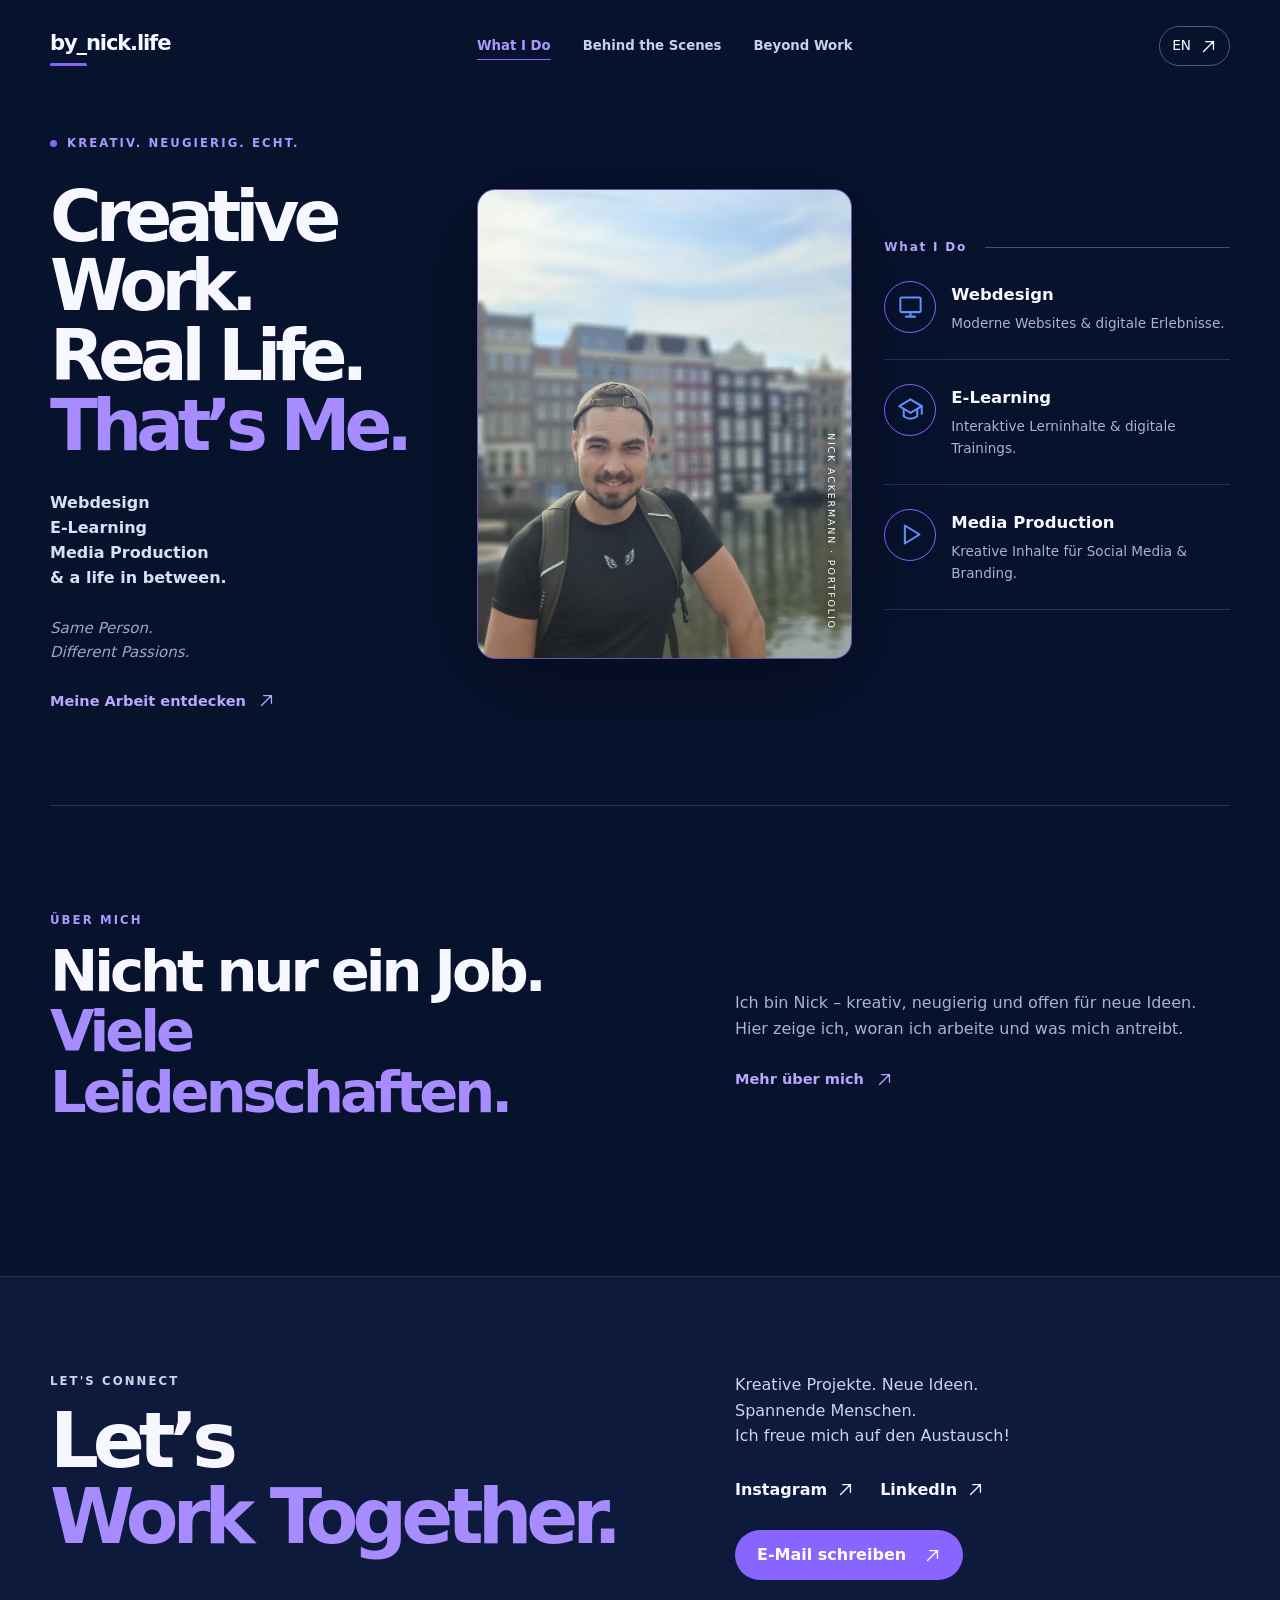
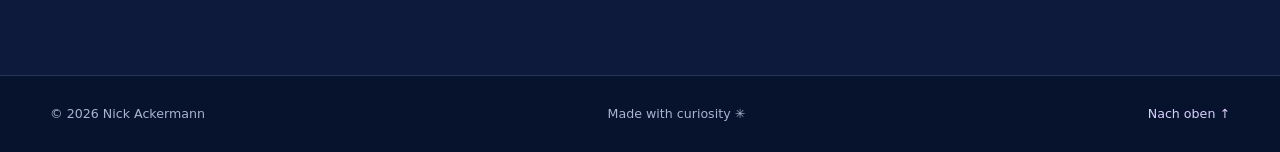
==== index.html @ 694dd7b6 "Add files via upload" ====
<!doctype html>
<html lang="de">
<head>
<meta charset="utf-8">
<meta name="viewport" content="width=device-width, initial-scale=1">
<meta name="theme-color" content="#07122d">
<meta name="description" content="Nick Ackermann – Webdesign, E-Learning und Media Production.">
<title>What I Do | by_nick.life</title>
<link rel="stylesheet" href="./styles.css">
<script src="./script.js" defer></script>
</head>
<body id="top" data-page="home">
<a class="skip-link" href="#main" data-i18n="skip">Zum Inhalt springen</a>
<header class="site-header container">
  <a class="brand" href="./index.html">by_nick.life<span class="brand-line"></span></a>
  <nav class="nav" id="primary-nav" aria-label="Hauptnavigation"><a href="./index.html" data-i18n="whatIDo" aria-current="page">What I Do</a>
<a href="./work.html" data-i18n="behind">Behind the Scenes</a>
<a href="./life.html" data-i18n="beyond">Beyond Work</a></nav>
  <div class="header-actions">
    <button id="language-toggle" class="language-toggle" type="button" aria-label="Switch language"><span id="language-label">EN</span><svg class="ui-arrow" viewBox="0 0 24 24" aria-hidden="true"><path d="M5 19 19 5 M8 5h11v11"/></svg></button>
    <button id="menu-toggle" class="menu-toggle" type="button" aria-label="Menü öffnen" aria-expanded="false" aria-controls="primary-nav"><span></span><span></span><span></span></button>
  </div>
</header>
<main id="main">
<section class="hero container">
  <div class="hero-copy">
    <p class="eyebrow"><span class="eyebrow-dot"></span><span data-i18n="eyebrow">Kreativ. Neugierig. Echt.</span></p>
    <h1>Creative<br>Work.<br>Real Life.<br><span>That’s Me.</span></h1>
    <p class="hero-sub" data-i18n-html="heroSub">Webdesign<br>E-Learning<br>Media Production<br>&amp; a life in between.</p>
    <p class="hero-italic" data-i18n-html="heroItalic">Same Person.<br>Different Passions.</p>
    <a class="text-link" href="./work.html"><span data-i18n="seeWork">Meine Arbeit entdecken</span><svg class="ui-arrow" viewBox="0 0 24 24" aria-hidden="true"><path d="M5 19 19 5 M8 5h11v11"/></svg></a>
  </div>
  <div class="hero-visual">
    <img src="./portrait.webp" alt="Nick Ackermann in Amsterdam" fetchpriority="high">
    <div class="vertical-caption">NICK ACKERMANN · PORTFOLIO</div>
  </div>
  <aside class="services-panel">
    <div class="panel-heading"><span data-i18n="whatIDo">WHAT I DO</span><span class="heading-line"></span></div>
    <div class="service"><div class="service-icon"><svg viewBox="0 0 24 24" aria-hidden="true"><rect x="3" y="4" width="18" height="13" rx="1"/><path d="M8 21h8M12 17v4"/></svg></div><div><h2>Webdesign</h2><p data-i18n="webDescription">Moderne Websites &amp; digitale Erlebnisse.</p></div></div>
    <div class="service"><div class="service-icon"><svg viewBox="0 0 24 24" aria-hidden="true"><path d="M2 9l10-6 10 6-10 6L2 9Z"/><path d="M6 12v6c4 3 8 3 12 0v-6"/><path d="M22 9v7"/></svg></div><div><h2>E-Learning</h2><p data-i18n="learningDescription">Interaktive Lerninhalte &amp; digitale Trainings.</p></div></div>
    <div class="service"><div class="service-icon"><svg viewBox="0 0 24 24" aria-hidden="true"><path d="M7 4l13 8-13 8V4Z"/></svg></div><div><h2>Media Production</h2><p data-i18n="mediaDescription">Kreative Inhalte für Social Media &amp; Branding.</p></div></div>
  </aside>
</section>
<section class="container intro-section">
 <div><p class="eyebrow" data-i18n="aboutLabel">ÜBER MICH</p><h2 data-i18n-html="aboutTitle">Nicht nur ein Job.<br><span>Viele Leidenschaften.</span></h2></div>
 <div><p data-i18n="aboutBody">Ich bin Nick – kreativ, neugierig und offen für neue Ideen. Hier zeige ich, woran ich arbeite und was mich antreibt.</p><a class="text-link" href="./life.html"><span data-i18n="discoverLife">Mehr über mich</span><svg class="ui-arrow" viewBox="0 0 24 24" aria-hidden="true"><path d="M5 19 19 5 M8 5h11v11"/></svg></a></div>
</section>
<section class="contact-section" id="contact"><div class="container contact-inner">
 <div><p class="eyebrow">LET'S CONNECT</p><h2>Let’s<br><span>Work Together.</span></h2></div>
 <div><p data-i18n-html="contactText">Kreative Projekte. Neue Ideen.<br>Spannende Menschen.<br>Ich freue mich auf den Austausch!</p>
 <div class="social-links"><a href="https://www.instagram.com/by_nick.life/" target="_blank" rel="noopener noreferrer">Instagram <svg class="ui-arrow" viewBox="0 0 24 24" aria-hidden="true"><path d="M5 19 19 5 M8 5h11v11"/></svg></a><a href="https://www.linkedin.com/in/nick-ackermann-9041481a7/" target="_blank" rel="noopener noreferrer">LinkedIn <svg class="ui-arrow" viewBox="0 0 24 24" aria-hidden="true"><path d="M5 19 19 5 M8 5h11v11"/></svg></a></div>
 <a class="contact-button" href="mailto:nick.ackermann@gmail.com"><span data-i18n="dmMe">DM me</span><svg class="ui-arrow" viewBox="0 0 24 24" aria-hidden="true"><path d="M5 19 19 5 M8 5h11v11"/></svg></a></div>
</div></section></main>
<footer class="footer container"><span>© <span id="year"></span> Nick Ackermann</span><span data-i18n="footer">Made with curiosity ✳</span><a href="#top"><span data-i18n="backTop">Nach oben</span> ↑</a></footer>
</body>
</html>
---- styles.css ----
:root{--bg:#07122d;--panel:#0c1b3c;--purple:#8865ff;--blue:#6495ff;--text:#f7f8ff;--muted:#a8b4d0;--line:#253458}
*{box-sizing:border-box}html{scroll-behavior:smooth}body{margin:0;background:var(--bg);color:var(--text);font-family:Inter,ui-sans-serif,system-ui,-apple-system,"Segoe UI",Arial,sans-serif;line-height:1.6;overflow-x:hidden}
a{color:inherit;text-decoration:none}button{font:inherit}img{max-width:100%;display:block}svg{display:block}
.container{width:min(1180px,calc(100% - 64px));margin-inline:auto}
.skip-link{position:absolute;top:-80px;left:16px;background:white;color:#07122d;padding:10px;z-index:50}.skip-link:focus{top:10px}
.site-header{min-height:92px;display:flex;align-items:center;justify-content:space-between;gap:28px;position:relative;z-index:20}
.brand{font-weight:850;font-size:1.32rem;letter-spacing:-.055em;white-space:nowrap}.brand-line{display:block;width:37px;height:3px;background:var(--purple);border-radius:9px;margin-top:3px}
.nav{display:flex;align-items:center;gap:clamp(14px,2.5vw,38px)}.nav a{font-size:.83rem;font-weight:650;color:#c8d1e7;transition:color .2s}.nav a:hover,.nav a[aria-current="page"]{color:#ad97ff}.nav a[aria-current="page"]{text-decoration:underline;text-decoration-color:var(--purple);text-underline-offset:9px}
.header-actions{display:flex;align-items:center;gap:12px}.language-toggle{border:1px solid #4d5c7d;background:transparent;color:white;display:flex;align-items:center;gap:9px;padding:8px 12px;border-radius:25px;cursor:pointer;font-size:.85rem}.ui-arrow{width:17px;height:17px;fill:none;stroke:currentColor;stroke-width:1.8;stroke-linecap:round;stroke-linejoin:round}.menu-toggle{display:none}
.hero{display:grid;grid-template-columns:1.05fr 1fr .92fr;align-items:center;gap:32px;min-height:670px;padding-top:42px;padding-bottom:92px}
.eyebrow{color:#a999ff;font-size:.73rem;font-weight:750;letter-spacing:.18em;text-transform:uppercase;display:flex;align-items:center;gap:10px}.eyebrow-dot{width:7px;height:7px;border-radius:50%;background:var(--purple)}
h1,h2,h3,p{margin-top:0}.hero h1,.page-hero h1{font-size:clamp(3.6rem,5.5vw,6.8rem);letter-spacing:-.085em;line-height:.99;margin:30px 0}.hero h1 span,.page-hero h1 span,.intro-section h2 span,.profile-section h2 span,.contact-inner h2 span{color:#a68cff}
.hero-sub{font-weight:650;line-height:1.55;color:#d9e0f4;margin-bottom:25px}.hero-italic{font-style:italic;color:#98a7cb;font-size:.94rem}.text-link{display:inline-flex;align-items:center;gap:12px;color:#b9a7ff;font-weight:700;font-size:.91rem;margin-top:10px}.text-link:hover{color:white}
.hero-visual{height:545px;border-radius:200px 200px 130px 130px;position:relative;background:linear-gradient(145deg,#283c77,#8865ff 110%);border:1px solid #6854ad;overflow:hidden;box-shadow:0 20px 90px #0005}.hero-visual img{width:100%;height:100%;object-fit:cover;object-position:center center}.vertical-caption{position:absolute;bottom:28px;right:12px;writing-mode:vertical-rl;font-size:.59rem;letter-spacing:.2em;color:white;text-shadow:0 1px 8px #000}
.services-panel{padding:25px 0}.panel-heading,.section-topline{display:flex;align-items:center;justify-content:space-between;gap:18px;color:#bba9ff;font-weight:800;font-size:.75rem;letter-spacing:.15em}.heading-line{height:1px;flex:1;background:#54458d}
.service{display:flex;align-items:flex-start;gap:15px;padding:24px 0;border-bottom:1px solid var(--line)}.service h2{font-size:1.03rem;margin:1px 0 5px}.service p{font-size:.85rem;color:var(--muted);line-height:1.6;margin:0}
.service-icon,.label-icon{flex:none;width:52px;height:52px;display:grid;place-items:center;border:1.5px solid var(--purple);border-radius:50%;color:var(--blue)}.service-icon svg,.label-icon svg{width:27px;height:27px;fill:none;stroke:currentColor;stroke-width:1.8;stroke-linecap:round;stroke-linejoin:round}
.intro-section{padding-block:105px;display:grid;grid-template-columns:1.1fr .9fr;gap:80px;align-items:center;border-top:1px solid var(--line)}.intro-section h2,.profile-section h2{font-size:clamp(2.6rem,4.5vw,4.9rem);line-height:1.05;letter-spacing:-.07em}.intro-section p:not(.eyebrow),.profile-section>p:not(.eyebrow){color:var(--muted);max-width:520px}
.contact-section{background:#0d1a3b;border-top:1px solid var(--line);border-bottom:1px solid var(--line)}.contact-inner{padding-block:95px;display:grid;grid-template-columns:1.1fr .9fr;gap:80px}.contact-inner h2{font-size:clamp(3.4rem,6vw,6.8rem);line-height:1;letter-spacing:-.08em;margin:12px 0}.contact-inner p{color:#cbd4e9}.social-links{display:flex;flex-wrap:wrap;gap:26px;margin:28px 0}.social-links a,.profile-links a{display:inline-flex;align-items:center;gap:10px;font-weight:700}.contact-button{display:inline-flex;align-items:center;gap:18px;padding:12px 22px;border-radius:50px;background:var(--purple);color:white;font-weight:750}
.footer{padding-block:28px;display:flex;justify-content:space-between;align-items:center;gap:15px;color:var(--muted);font-size:.79rem}.footer a{color:#d9d0ff}
.page-hero{padding-top:105px;padding-bottom:95px}.page-hero h1{font-size:clamp(4rem,9vw,9rem);margin:20px 0 30px}.page-hero>p:last-child{font-size:clamp(1rem,1.7vw,1.2rem);max-width:620px;color:var(--muted)}
.gallery-section{padding-bottom:110px}.section-topline{padding:22px 0;border-top:1px solid var(--line);margin-bottom:35px}
.gallery-grid{display:grid;grid-template-columns:repeat(2,minmax(0,1fr));gap:30px}.gallery-card,.life-card{min-width:0;background:var(--panel);border:1px solid var(--line);border-radius:18px;overflow:hidden}.gallery-image{height:390px;background:#132449}.gallery-image img{width:100%;height:100%;object-fit:cover;object-position:center}
.gallery-caption{padding:23px;display:flex;gap:18px;align-items:flex-start}.gallery-caption .number{color:#a994ff;font-weight:800;font-size:.8rem}.gallery-caption h2,.life-label h2{font-size:1.25rem;margin:0 0 4px}.gallery-caption p,.life-label p{color:var(--muted);font-size:.9rem;margin:0}
.gallery-note{padding:50px 0 0;text-align:center}.gallery-note h2{font-size:1.3rem}.gallery-note p{color:var(--muted)}
.profile-section{border-top:1px solid var(--line);padding-block:100px 120px}.profile-section>p:not(.eyebrow){margin-bottom:35px}.profile-links{display:flex;gap:15px;flex-wrap:wrap}.profile-links a{border:1px solid #574998;border-radius:100px;padding:12px 18px;background:#121f42}.profile-links a:hover{background:#261e50}
.life-grid{display:grid;grid-template-columns:repeat(3,minmax(0,1fr));gap:24px}.life-photo{height:360px;background:#152549}.life-photo img{width:100%;height:100%;object-fit:cover;object-position:center}.life-label{padding:21px;display:flex;align-items:center;gap:14px}
@media(max-width:1050px){.hero{grid-template-columns:1fr 1fr;gap:30px}.services-panel{grid-column:1/-1;display:grid;grid-template-columns:repeat(3,minmax(0,1fr));gap:16px}.panel-heading{grid-column:1/-1}.service{border:1px solid var(--line);padding:18px;border-radius:14px}.hero-visual{height:520px}.life-photo{height:300px}}
@media(max-width:760px){
 .container{width:min(100% - 36px,560px)}.site-header{min-height:75px}.brand{font-size:1.22rem}.menu-toggle{display:flex;flex-direction:column;justify-content:center;gap:5px;width:42px;height:42px;padding:10px;border:1px solid #596389;border-radius:11px;background:transparent;cursor:pointer}.menu-toggle span{display:block;width:100%;height:2px;border-radius:2px;background:white;transition:transform .2s,opacity .2s}.menu-toggle[aria-expanded="true"] span:first-child{transform:translateY(7px) rotate(45deg)}.menu-toggle[aria-expanded="true"] span:nth-child(2){opacity:0}.menu-toggle[aria-expanded="true"] span:last-child{transform:translateY(-7px) rotate(-45deg)}
 .nav{display:none;position:absolute;top:calc(100% - 1px);left:0;right:0;background:#101e42;border:1px solid #344269;box-shadow:0 18px 30px #0007;border-radius:14px;padding:15px;flex-direction:column;align-items:stretch;gap:0}.nav.is-open{display:flex}.nav a{padding:14px 12px;font-size:1rem}.nav a+a{border-top:1px solid var(--line)}.nav a[aria-current="page"]{text-decoration:none;background:#1c2651;border-radius:8px}
 .hero{grid-template-columns:1fr;padding-top:34px;padding-bottom:70px;gap:35px}.hero h1{font-size:clamp(3.9rem,15vw,6rem);margin:22px 0}.hero-visual{height:auto;min-height:0;aspect-ratio:3/4;border-radius:140px 140px 75px 75px;max-width:470px;width:100%;margin:auto}.hero-visual img{object-fit:contain;object-position:center;background:#132447}.services-panel{grid-column:auto;display:block;padding:0}.service{border:0;border-bottom:1px solid var(--line);border-radius:0;padding:20px 0}.panel-heading{margin-bottom:6px}
 .intro-section,.contact-inner{grid-template-columns:1fr;gap:25px;padding-block:65px}.intro-section h2{font-size:clamp(2.5rem,10vw,4rem)}.contact-inner h2{font-size:clamp(3.6rem,13vw,5.5rem)}
 .page-hero{padding-top:60px;padding-bottom:60px}.page-hero h1{font-size:clamp(3.8rem,14vw,6rem)}.gallery-section{padding-bottom:75px}.gallery-grid,.life-grid{grid-template-columns:1fr;gap:24px}
 /* Auf dem Handy werden die Fotos vollständig gezeigt, statt sie abzuschneiden. */
 .gallery-image,.life-photo{height:auto;min-height:0;background:#101c3d}.gallery-image img,.life-photo img{width:100%;height:auto;max-height:78vh;object-fit:contain;object-position:center}
 .gallery-caption,.life-label{padding:18px}.profile-section{padding-block:70px}.profile-section h2{font-size:clamp(2.5rem,10vw,4rem)}.footer{flex-wrap:wrap;justify-content:space-between}.footer>span:nth-child(2){order:3;width:100%}
}
@media(prefers-reduced-motion:reduce){html{scroll-behavior:auto}*,*::before,*::after{transition:none!important}}

/* Erste Kundenreferenz – ohne zusätzlich benötigte Bilddatei */
.project-preview{min-height:390px;display:flex;flex-direction:column;justify-content:center;align-items:flex-start;padding:clamp(24px,5vw,50px);background:linear-gradient(145deg,#f9f2ee,#eaded9);color:#4b4545;gap:18px}
.project-preview-tag{font-size:.68rem;font-weight:800;letter-spacing:.14em;color:#8d6c75}
.project-preview-title{font-size:clamp(1.9rem,3vw,3.1rem);line-height:1.16;letter-spacing:-.055em}
.project-preview-title strong{color:#8c6473}
.project-preview-sub{font-size:1rem;line-height:1.5;color:#796c6e}
.project-preview-action{font-size:.82rem;font-weight:750;margin-top:10px;border-bottom:1px solid #9e7e88;padding-bottom:4px}
.project-card .text-link{margin-top:10px}
@media(max-width:760px){.project-preview{min-height:310px}}

.zahngefuehl-preview{background:linear-gradient(145deg,#151d4d,#49348c);color:#fff}
.zahngefuehl-preview .project-preview-tag{color:#c5b3ff}
.zahngefuehl-preview .project-preview-title strong{color:#b7a5ff}
.zahngefuehl-preview .project-preview-sub{color:#d3d7f3}

/* Bildkacheln: Gym und Amsterdam gleich geformt, komplett gefüllt */
.hero-visual {
  border-radius: 18px;
  aspect-ratio: 4 / 5;
  height: auto;
  min-height: 0;
}
.hero-visual img {
  width: 100%;
  height: 100%;
  object-fit: cover;
  object-position: center 48%;
  background: transparent;
}
.life-card:first-child .life-photo {
  aspect-ratio: 4 / 5;
  height: auto;
  overflow: hidden;
}
.life-card:first-child .life-photo img {
  width: 100%;
  height: 100%;
  max-height: none;
  object-fit: cover;
  /* Motiv etwas nach oben schieben: oberer Bildrand wird beschnitten. */
  object-position: center 78%;
}
@media (max-width: 760px) {
  .hero-visual {
    aspect-ratio: 4 / 5;
    border-radius: 18px;
  }
  .hero-visual img {
    object-fit: cover;
    object-position: center 48%;
  }
  .life-card:first-child .life-photo {
    aspect-ratio: 4 / 5;
  }
  .life-card:first-child .life-photo img {
    height: 100%;
    max-height: none;
    object-fit: cover;
    object-position: center 78%;
  }
}

/* Markenfarbe der Zahnarztpraxis Dr. Lisa Ruhland */
.project-card .project-preview:not(.zahngefuehl-preview) {
  background: linear-gradient(145deg, #f6f8f4, #e1e9de);
  color: #30452d;
}
.project-card .project-preview:not(.zahngefuehl-preview) .project-preview-title strong,
.project-card .project-preview:not(.zahngefuehl-preview) .project-preview-tag,
.project-card .project-preview:not(.zahngefuehl-preview) .project-preview-action {
  color: #597953;
}
.project-card .project-preview:not(.zahngefuehl-preview) .project-preview-sub {
  color: #597953;
}
.project-card .project-preview:not(.zahngefuehl-preview) .project-preview-action {
  border-bottom-color: #597953;
}

/* Zahnarztpraxis Dr. Lisa Ruhland – offizielles Corporate Design
   Dunkelgrün #597953, Mintgrün #D6F5CC, Orange #DA7373,
   Hellorange #F2B6B6, Beige #FAF2E6 */
.project-card:first-child .project-preview {
  background: #FAF2E6;
  color: #597953;
  border-top: 7px solid #D6F5CC;
}
.project-card:first-child .project-preview .project-preview-tag {
  color: #597953;
}
.project-card:first-child .project-preview .project-preview-title {
  color: #597953;
}
.project-card:first-child .project-preview .project-preview-title strong {
  color: #597953;
}
.project-card:first-child .project-preview .project-preview-sub {
  color: #597953;
}
.project-card:first-child .project-preview .project-preview-action {
  color: #DA7373;
  border-bottom: 2px solid #F2B6B6;
}
.project-card:first-child .project-preview:hover .project-preview-action {
  color: #597953;
  border-bottom-color: #DA7373;
}

/* Zahnarztpraxis: Titel und Leistungsangaben in Schwarz */
.project-card:first-child .project-preview .project-preview-title,
.project-card:first-child .project-preview .project-preview-title strong,
.project-card:first-child .project-preview .project-preview-sub {
  color: #111111;
}

/* Ruhland: Praxisname korallfarben, übriger Text schwarz.
   Live-Link zunächst schwarz, bei Hover/Fokus korallfarben. */
.project-card:first-child .project-preview .project-preview-title strong { color: #DA7373; }
.project-card:first-child .project-preview .project-preview-action { color: #111111; border-bottom-color: #111111; transition: color .2s ease, border-color .2s ease; }
.project-card:first-child .project-preview:hover .project-preview-action,
.project-card:first-child .project-preview:focus-visible .project-preview-action { color: #DA7373; border-bottom-color: #DA7373; }
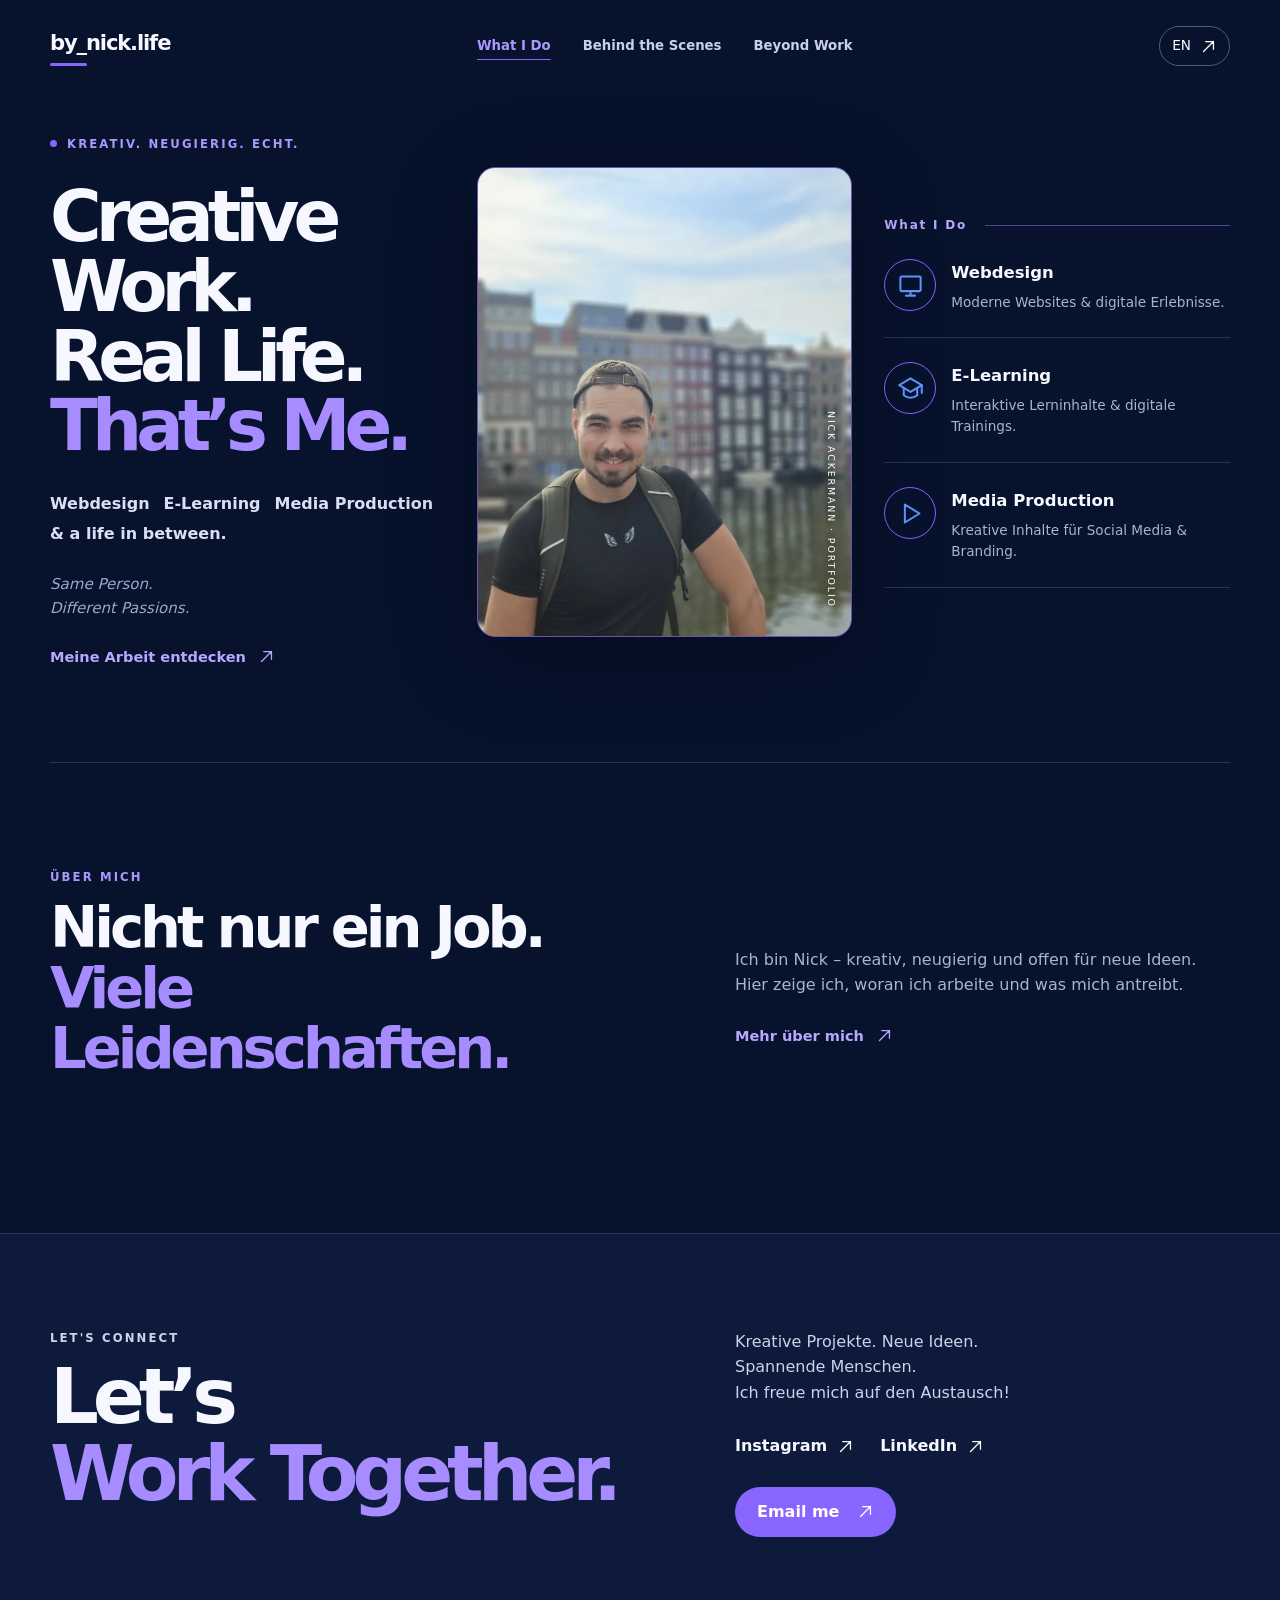
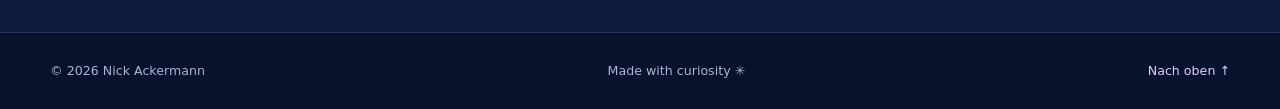
==== commit e1f379ff: "Add files via upload" ====
--- a/index.html
+++ b/index.html
@@ -26,7 +26,7 @@
   <div class="hero-copy">
     <p class="eyebrow"><span class="eyebrow-dot"></span><span data-i18n="eyebrow">Kreativ. Neugierig. Echt.</span></p>
     <h1>Creative<br>Work.<br>Real Life.<br><span>That’s Me.</span></h1>
-    <p class="hero-sub" data-i18n-html="heroSub">Webdesign<br>E-Learning<br>Media Production<br>&amp; a life in between.</p>
+    <p class="hero-sub" data-i18n-html="heroSub"><span class="hero-skill-list"><span>Webdesign</span><span>E-Learning</span><span>Media Production</span></span><span class="hero-sub-tagline">&amp; a life in between.</span></p>
     <p class="hero-italic" data-i18n-html="heroItalic">Same Person.<br>Different Passions.</p>
     <a class="text-link" href="./work.html"><span data-i18n="seeWork">Meine Arbeit entdecken</span><svg class="ui-arrow" viewBox="0 0 24 24" aria-hidden="true"><path d="M5 19 19 5 M8 5h11v11"/></svg></a>
   </div>
@@ -49,7 +49,7 @@
  <div><p class="eyebrow">LET'S CONNECT</p><h2>Let’s<br><span>Work Together.</span></h2></div>
  <div><p data-i18n-html="contactText">Kreative Projekte. Neue Ideen.<br>Spannende Menschen.<br>Ich freue mich auf den Austausch!</p>
  <div class="social-links"><a href="https://www.instagram.com/by_nick.life/" target="_blank" rel="noopener noreferrer">Instagram <svg class="ui-arrow" viewBox="0 0 24 24" aria-hidden="true"><path d="M5 19 19 5 M8 5h11v11"/></svg></a><a href="https://www.linkedin.com/in/nick-ackermann-9041481a7/" target="_blank" rel="noopener noreferrer">LinkedIn <svg class="ui-arrow" viewBox="0 0 24 24" aria-hidden="true"><path d="M5 19 19 5 M8 5h11v11"/></svg></a></div>
- <a class="contact-button" href="mailto:nick.ackermann@gmail.com"><span data-i18n="dmMe">DM me</span><svg class="ui-arrow" viewBox="0 0 24 24" aria-hidden="true"><path d="M5 19 19 5 M8 5h11v11"/></svg></a></div>
+ <a class="contact-button" href="mailto:nick.ackermann@gmail.com"><span data-i18n="dmMe">Email me</span><svg class="ui-arrow" viewBox="0 0 24 24" aria-hidden="true"><path d="M5 19 19 5 M8 5h11v11"/></svg></a></div>
 </div></section></main>
 <footer class="footer container"><span>© <span id="year"></span> Nick Ackermann</span><span data-i18n="footer">Made with curiosity ✳</span><a href="#top"><span data-i18n="backTop">Nach oben</span> ↑</a></footer>
 </body>
--- a/styles.css
+++ b/styles.css
@@ -160,3 +160,41 @@
 .project-card:first-child .project-preview .project-preview-action { color: #111111; border-bottom-color: #111111; transition: color .2s ease, border-color .2s ease; }
 .project-card:first-child .project-preview:hover .project-preview-action,
 .project-card:first-child .project-preview:focus-visible .project-preview-action { color: #DA7373; border-bottom-color: #DA7373; }
+
+/* Ruhland: Beschreibung unter der Design-Kachel mittig, ohne zweiten Link */
+.ruhland-caption{position:relative;justify-content:center;text-align:center;}
+.ruhland-caption > div{width:100%;}
+.ruhland-caption .number{position:absolute;left:23px;top:24px;}
+@media(max-width:760px){.ruhland-caption .number{left:18px;top:19px;}}
+
+/* Behind the Scenes: Handy-Foto füllt die gesamte Bildkachel – auch mobil. */
+.gallery-card:nth-child(3) .gallery-image {
+  aspect-ratio: 4 / 3;
+  height: auto;
+  overflow: hidden;
+}
+.gallery-card:nth-child(3) .gallery-image img {
+  display: block;
+  width: 100%;
+  height: 100%;
+  max-height: none;
+  object-fit: cover;
+  object-position: center 42%;
+}
+
+/* Nur die drei Begriffe direkt unter "That's Me." nebeneinander */
+.hero-skill-list{display:flex;flex-wrap:wrap;column-gap:14px;row-gap:4px;align-items:baseline}
+.hero-skill-list>span{white-space:nowrap}
+.hero-sub-tagline{display:block;margin-top:5px}
+@media(max-width:760px){.hero-skill-list{column-gap:10px}}
+
+/* Ausschließlich die in den Screenshots markierten Korrekturen */
+@media(max-width:760px){
+ .hero{padding-bottom:36px}
+ .services-panel .service:last-child{border-bottom:0}
+ .intro-section{border-top:0;padding-top:45px}
+ .gallery-card:nth-child(3) .gallery-image{height:440px;overflow:hidden}
+ .gallery-card:nth-child(3) .gallery-image img{width:100%;height:100%;max-height:none;object-fit:cover;object-position:center 48%}
+}
+.ruhland-caption{align-items:flex-start}
+.ruhland-caption>div{min-width:0}
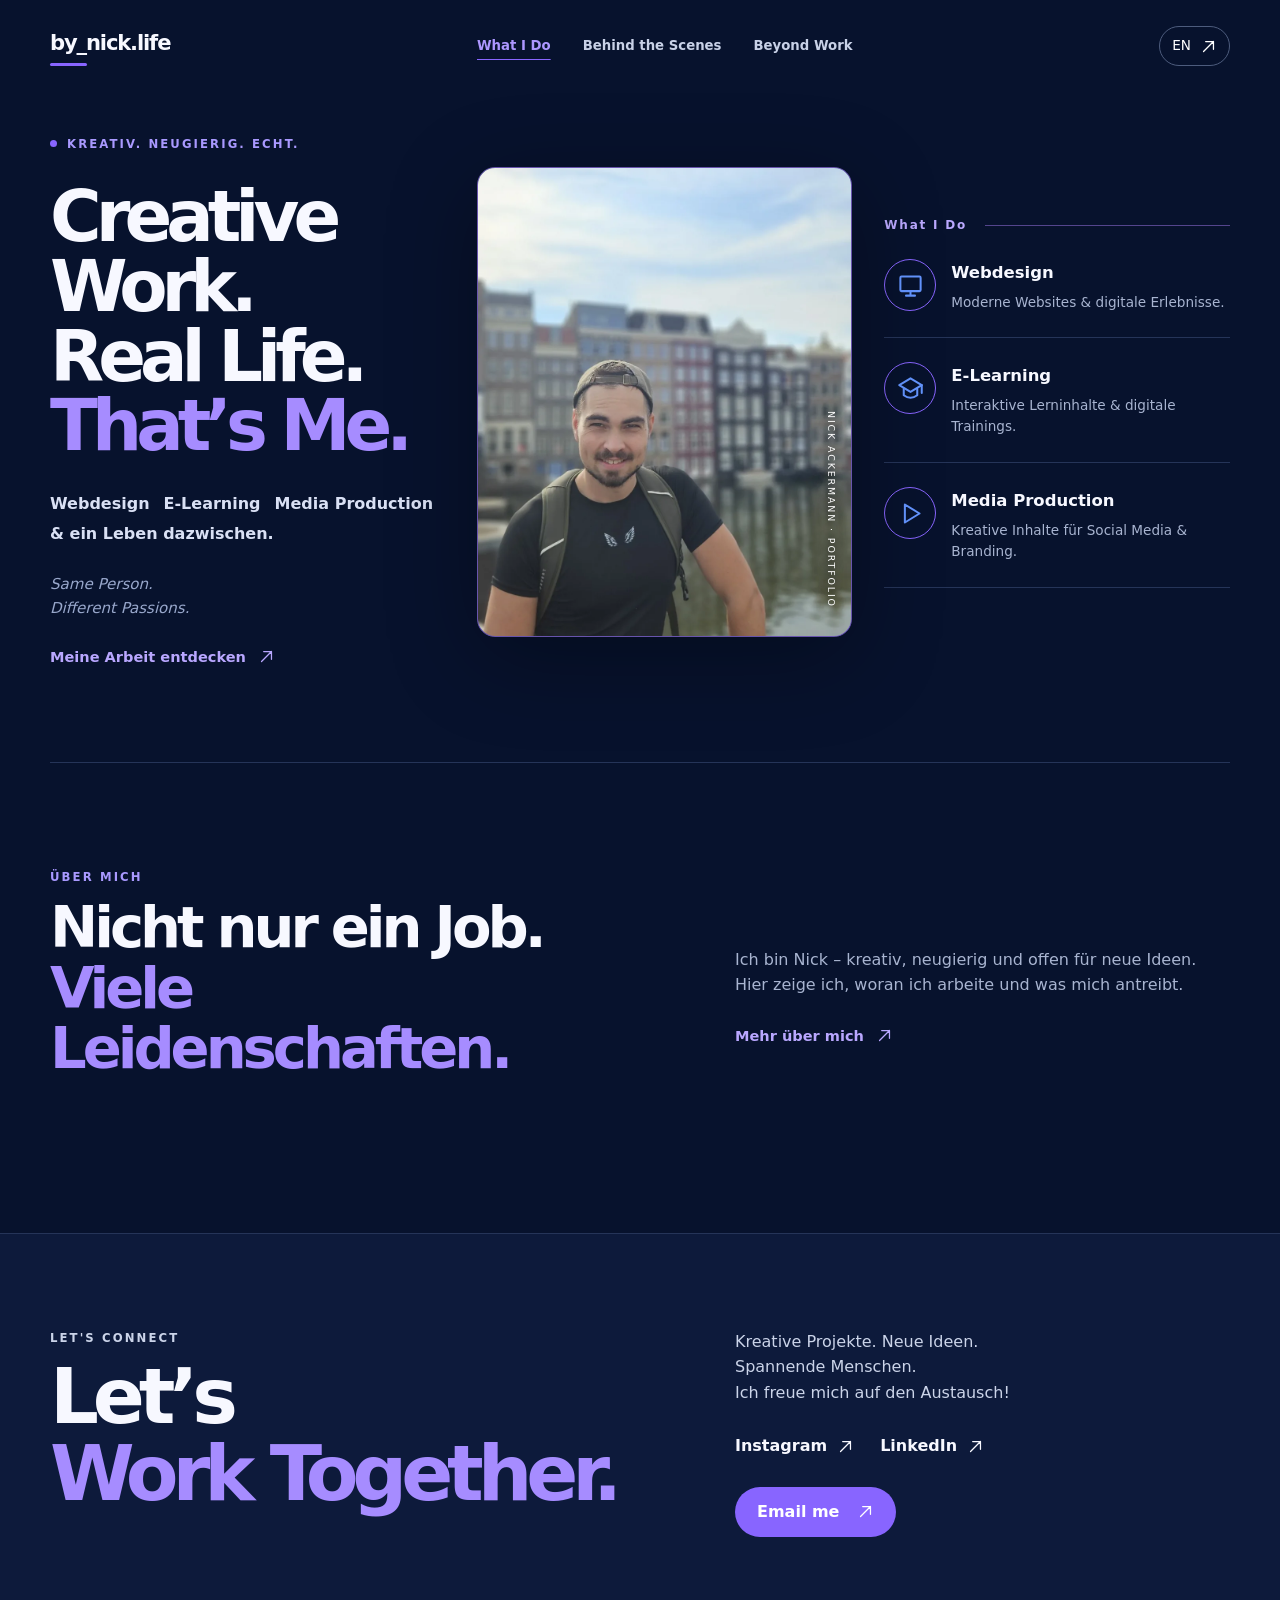
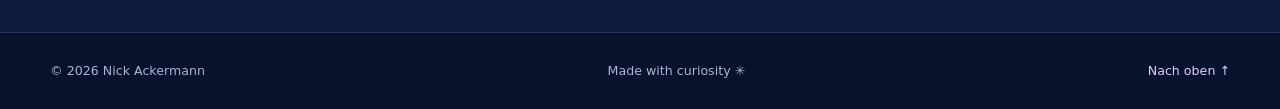
==== commit 4457d209: "Add files via upload" ====
--- a/index.html
+++ b/index.html
@@ -26,7 +26,7 @@
   <div class="hero-copy">
     <p class="eyebrow"><span class="eyebrow-dot"></span><span data-i18n="eyebrow">Kreativ. Neugierig. Echt.</span></p>
     <h1>Creative<br>Work.<br>Real Life.<br><span>That’s Me.</span></h1>
-    <p class="hero-sub" data-i18n-html="heroSub"><span class="hero-skill-list"><span>Webdesign</span><span>E-Learning</span><span>Media Production</span></span><span class="hero-sub-tagline">&amp; a life in between.</span></p>
+    <p class="hero-sub" data-i18n-html="heroSub"><span class="hero-skill-list"><span>Webdesign</span><span>E-Learning</span><span>Media Production</span></span><span class="hero-sub-tagline">&amp; ein Leben dazwischen.</span></p>
     <p class="hero-italic" data-i18n-html="heroItalic">Same Person.<br>Different Passions.</p>
     <a class="text-link" href="./work.html"><span data-i18n="seeWork">Meine Arbeit entdecken</span><svg class="ui-arrow" viewBox="0 0 24 24" aria-hidden="true"><path d="M5 19 19 5 M8 5h11v11"/></svg></a>
   </div>
--- a/styles.css
+++ b/styles.css
@@ -198,3 +198,125 @@
 }
 .ruhland-caption{align-items:flex-start}
 .ruhland-caption>div{min-width:0}
+
+/* Ruhland: beige Vorschau ohne mintgrünen oberen Streifen */
+.project-card:first-child .project-preview{border-top:0;background:#FAF2E6}
+
+/* Gezielte Desktop-Korrektur: Person im Bild vollständig(er) sichtbar */
+@media(min-width:761px){.gallery-card:nth-child(3) .gallery-image img{object-position:center top}}
+
+/* Podcast-Foto: exakt dieselbe Bildkachelhöhe wie Behind the Scenes */
+.gallery-card:nth-child(4) .gallery-image{aspect-ratio:4 / 3;height:auto;overflow:hidden}
+.gallery-card:nth-child(4) .gallery-image img{display:block;width:100%;height:100%;max-height:none;object-fit:cover;object-position:center 45%}
+@media(max-width:760px){
+ .gallery-card:nth-child(4) .gallery-image{height:440px;overflow:hidden}
+ .gallery-card:nth-child(4) .gallery-image img{width:100%;height:100%;max-height:none;object-fit:cover;object-position:center 45%}
+}
+
+/* Ausschließlich die beiden Arbeitsfotos: ganzer Bildinhalt statt enger Ausschnitt. */
+@media (min-width:761px){
+  .gallery-card:nth-child(3) .gallery-image,
+  .gallery-card:nth-child(4) .gallery-image{height:440px;overflow:hidden;background:#101c3d}
+  .gallery-card:nth-child(3) .gallery-image img,
+  .gallery-card:nth-child(4) .gallery-image img{display:block;width:100%;height:100%;max-height:none;object-fit:contain;object-position:center center}
+}
+
+/* Work-Galerie: Originalfotos sichtbar, keine harten leeren Seitenflächen.
+   Die weichgezeichnete Hintergrundfüllung verwendet dieselben vorhandenen Fotos. */
+.gallery-card:nth-child(3) .gallery-image,
+.gallery-card:nth-child(4) .gallery-image {
+  position:relative;
+  isolation:isolate;
+  height:clamp(400px,43vw,600px);
+  aspect-ratio:auto;
+  overflow:hidden;
+  background:#101c3d;
+}
+.gallery-card:nth-child(3) .gallery-image::before,
+.gallery-card:nth-child(4) .gallery-image::before {
+  content:"";
+  position:absolute;
+  inset:-24px;
+  background-position:center;
+  background-size:cover;
+  filter:blur(22px) brightness(.65);
+  z-index:-1;
+}
+.gallery-card:nth-child(3) .gallery-image::before {background-image:url('./praxis-behind-scenes.jpg')}
+.gallery-card:nth-child(4) .gallery-image::before {background-image:url('./praxis-content.jpg')}
+.gallery-card:nth-child(3) .gallery-image img,
+.gallery-card:nth-child(4) .gallery-image img {
+  display:block;
+  width:100%;height:100%;max-height:none;
+  object-fit:contain;
+  object-position:center;
+}
+@media(max-width:760px){
+ .gallery-card:nth-child(3) .gallery-image,
+ .gallery-card:nth-child(4) .gallery-image{height:clamp(390px,125vw,650px);aspect-ratio:auto}
+}
+
+/* Work: Originalfotos ganz innerhalb gleich hoher Bildkacheln */
+.gallery-card:nth-child(3) .gallery-image,.gallery-card:nth-child(4) .gallery-image{height:clamp(310px,35vw,480px)}
+.gallery-card:nth-child(3) .gallery-image img,.gallery-card:nth-child(4) .gallery-image img{object-fit:contain;object-position:center}
+@media(max-width:760px){
+.gallery-card:nth-child(3) .gallery-image,.gallery-card:nth-child(4) .gallery-image{height:min(112vw,540px)}
+/* Reisen und Konzerte: Querformat auf dem Smartphone erhalten */
+.life-card:nth-child(2) .life-photo,.life-card:nth-child(3) .life-photo{height:auto;aspect-ratio:16/9;overflow:hidden;background:#101c3d}
+.life-card:nth-child(2) .life-photo img,.life-card:nth-child(3) .life-photo img{display:block;width:100%;height:100%;max-height:none;object-fit:contain;object-position:center}
+}
+
+/* FINAL: Bildkacheln wirklich randlos ausfüllen (Desktop + Mobil).
+   Frühere contain-/Blur-Regeln werden hier gezielt überschrieben. */
+.gallery-card:nth-child(3) .gallery-image,
+.gallery-card:nth-child(4) .gallery-image {
+  position: relative;
+  height: clamp(300px, 35vw, 440px);
+  aspect-ratio: auto;
+  overflow: hidden;
+  background: #101c3d;
+}
+.gallery-card:nth-child(3) .gallery-image::before,
+.gallery-card:nth-child(4) .gallery-image::before {
+  content: none !important;
+  display: none !important;
+}
+.gallery-card:nth-child(3) .gallery-image img,
+.gallery-card:nth-child(4) .gallery-image img {
+  position: relative;
+  z-index: 1;
+  display: block;
+  width: 100%;
+  height: 100%;
+  max-height: none;
+  object-fit: cover;
+  object-position: center 45%;
+}
+.gallery-card:nth-child(3) .gallery-image img { object-position: center 35%; }
+.gallery-card:nth-child(4) .gallery-image img { object-position: center 62%; }
+@media (max-width: 760px) {
+  .gallery-card:nth-child(3) .gallery-image,
+  .gallery-card:nth-child(4) .gallery-image {
+    height: auto;
+    aspect-ratio: 4 / 5;
+  }
+  .gallery-card:nth-child(3) .gallery-image img { object-position: center 42%; }
+  .gallery-card:nth-child(4) .gallery-image img { object-position: center 65%; }
+  .life-card:nth-child(2) .life-photo,
+  .life-card:nth-child(3) .life-photo {
+    height: auto;
+    aspect-ratio: 16 / 9;
+    overflow: hidden;
+  }
+  .life-card:nth-child(2) .life-photo img,
+  .life-card:nth-child(3) .life-photo img {
+    width: 100%;
+    height: 100%;
+    max-height: none;
+    object-fit: cover;
+    object-position: center;
+  }
+}
+
+/* Nur Desktop: Podcast-Bildausschnitt weiter nach unten */
+@media (min-width: 761px) { .gallery-card:nth-child(4) .gallery-image img { object-position: center 100%; } }
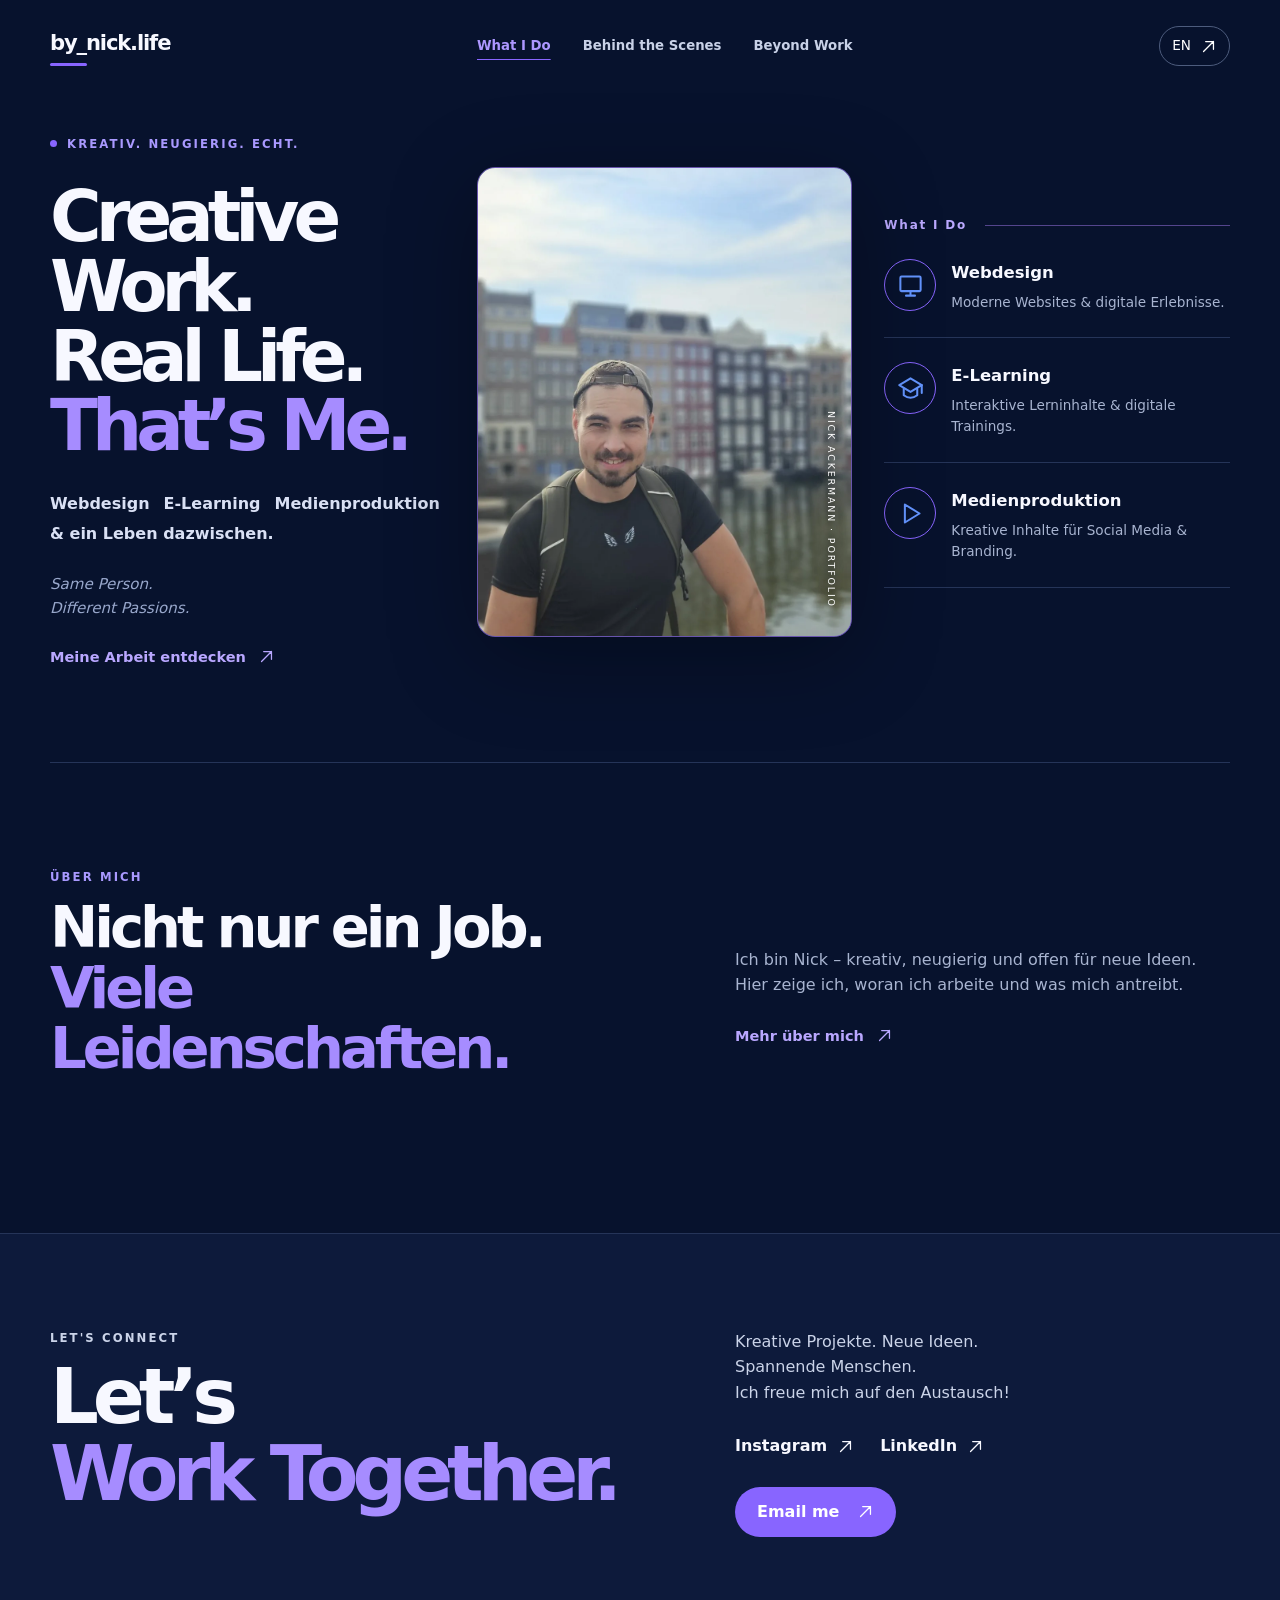
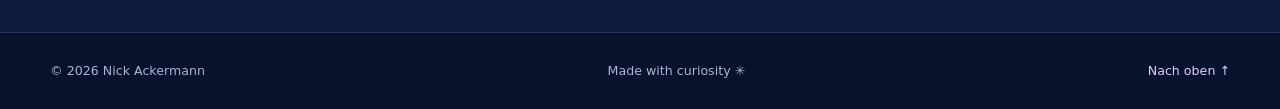
==== commit ffb76bd6: "Add files via upload" ====
--- a/index.html
+++ b/index.html
@@ -26,7 +26,7 @@
   <div class="hero-copy">
     <p class="eyebrow"><span class="eyebrow-dot"></span><span data-i18n="eyebrow">Kreativ. Neugierig. Echt.</span></p>
     <h1>Creative<br>Work.<br>Real Life.<br><span>That’s Me.</span></h1>
-    <p class="hero-sub" data-i18n-html="heroSub"><span class="hero-skill-list"><span>Webdesign</span><span>E-Learning</span><span>Media Production</span></span><span class="hero-sub-tagline">&amp; ein Leben dazwischen.</span></p>
+    <p class="hero-sub" data-i18n-html="heroSub"><span class="hero-skill-list"><span>Webdesign</span><span>E-Learning</span><span>Medienproduktion</span></span><span class="hero-sub-tagline">&amp; ein Leben dazwischen.</span></p>
     <p class="hero-italic" data-i18n-html="heroItalic">Same Person.<br>Different Passions.</p>
     <a class="text-link" href="./work.html"><span data-i18n="seeWork">Meine Arbeit entdecken</span><svg class="ui-arrow" viewBox="0 0 24 24" aria-hidden="true"><path d="M5 19 19 5 M8 5h11v11"/></svg></a>
   </div>
@@ -38,7 +38,7 @@
     <div class="panel-heading"><span data-i18n="whatIDo">WHAT I DO</span><span class="heading-line"></span></div>
     <div class="service"><div class="service-icon"><svg viewBox="0 0 24 24" aria-hidden="true"><rect x="3" y="4" width="18" height="13" rx="1"/><path d="M8 21h8M12 17v4"/></svg></div><div><h2>Webdesign</h2><p data-i18n="webDescription">Moderne Websites &amp; digitale Erlebnisse.</p></div></div>
     <div class="service"><div class="service-icon"><svg viewBox="0 0 24 24" aria-hidden="true"><path d="M2 9l10-6 10 6-10 6L2 9Z"/><path d="M6 12v6c4 3 8 3 12 0v-6"/><path d="M22 9v7"/></svg></div><div><h2>E-Learning</h2><p data-i18n="learningDescription">Interaktive Lerninhalte &amp; digitale Trainings.</p></div></div>
-    <div class="service"><div class="service-icon"><svg viewBox="0 0 24 24" aria-hidden="true"><path d="M7 4l13 8-13 8V4Z"/></svg></div><div><h2>Media Production</h2><p data-i18n="mediaDescription">Kreative Inhalte für Social Media &amp; Branding.</p></div></div>
+    <div class="service"><div class="service-icon"><svg viewBox="0 0 24 24" aria-hidden="true"><path d="M7 4l13 8-13 8V4Z"/></svg></div><div><h2 data-i18n="mediaTitle">Medienproduktion</h2><p data-i18n="mediaDescription">Kreative Inhalte für Social Media &amp; Branding.</p></div></div>
   </aside>
 </section>
 <section class="container intro-section">
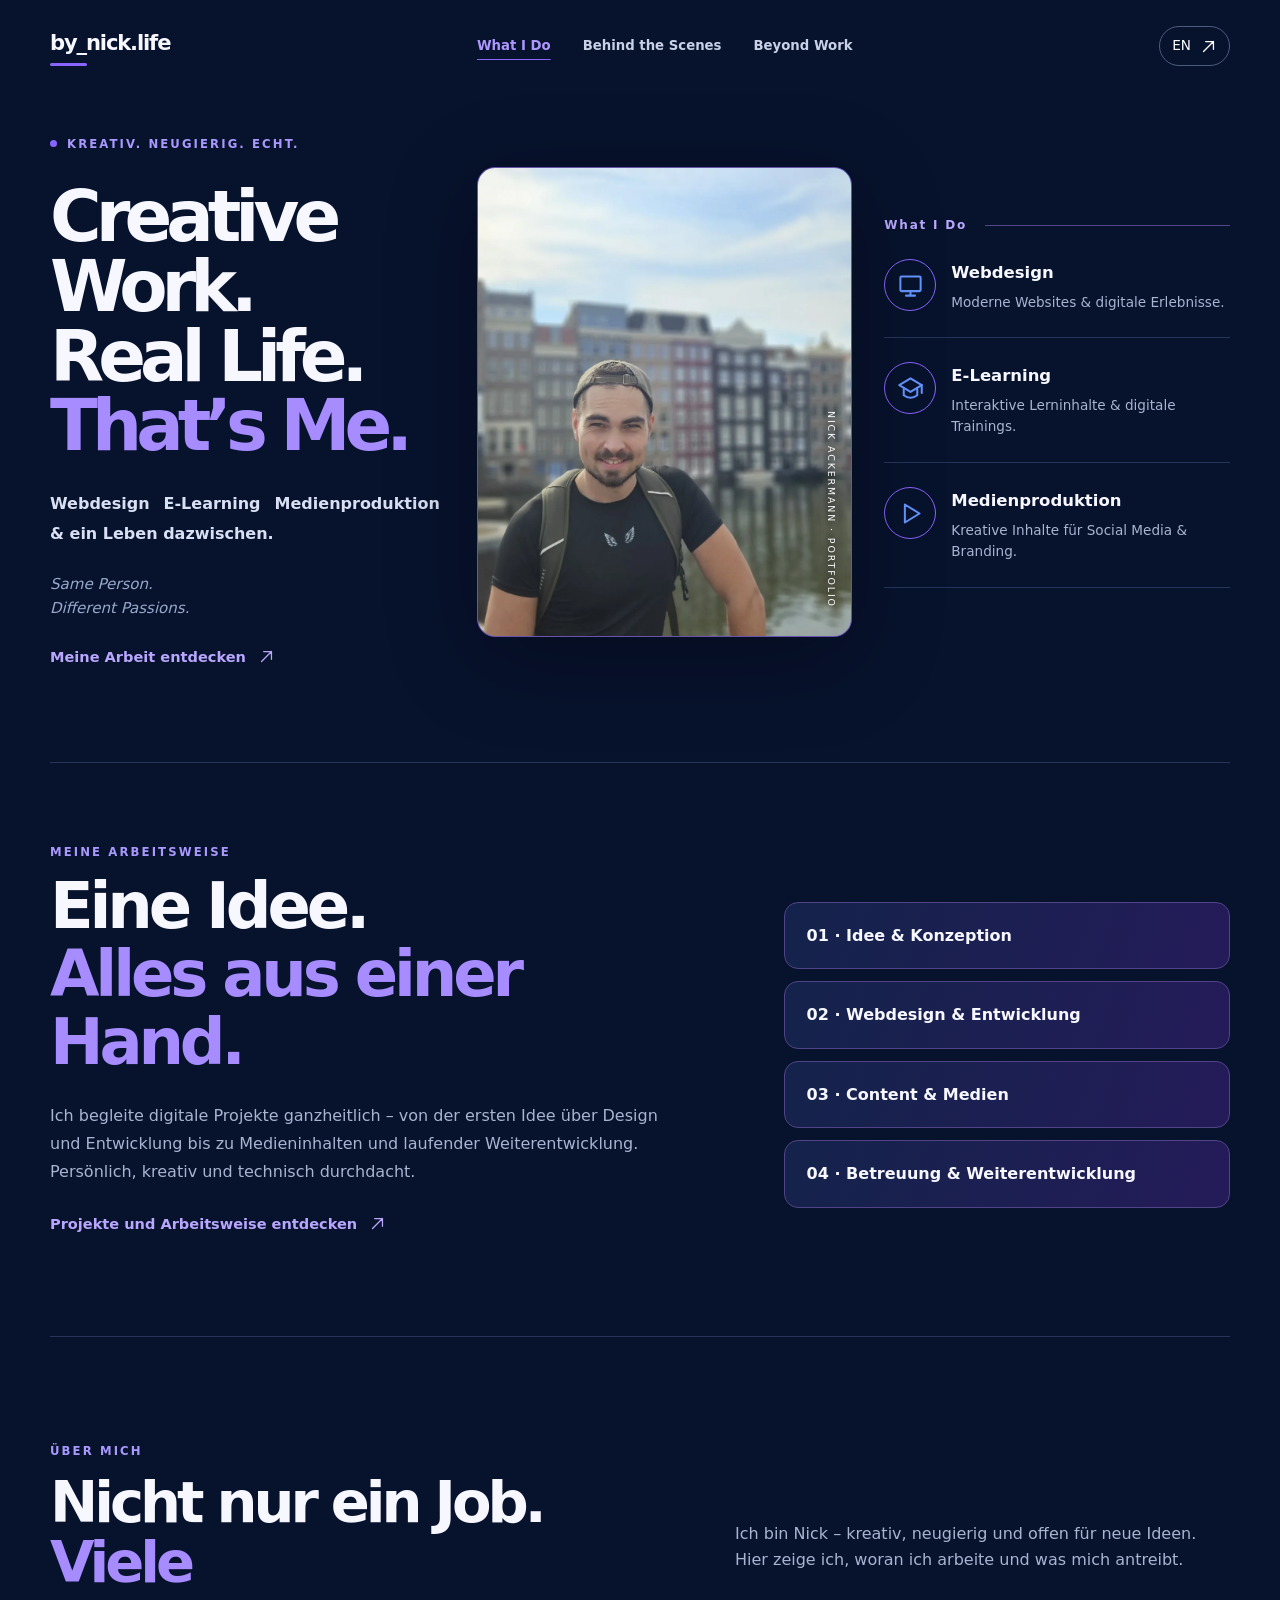
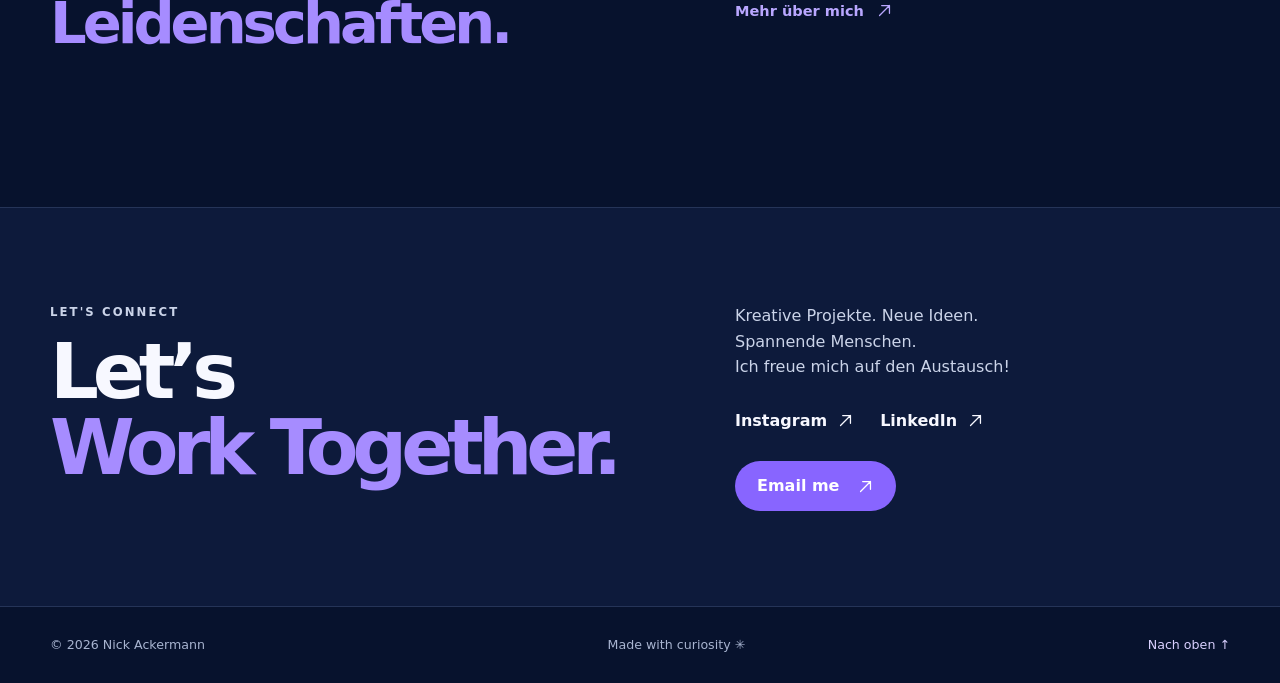
==== commit efffad3c: "Add files via upload" ====
--- a/index.html
+++ b/index.html
@@ -41,6 +41,10 @@
     <div class="service"><div class="service-icon"><svg viewBox="0 0 24 24" aria-hidden="true"><path d="M7 4l13 8-13 8V4Z"/></svg></div><div><h2 data-i18n="mediaTitle">Medienproduktion</h2><p data-i18n="mediaDescription">Kreative Inhalte für Social Media &amp; Branding.</p></div></div>
   </aside>
 </section>
+<section class="container full-service-section" aria-labelledby="full-service-heading">
+  <p class="eyebrow" data-i18n="fullServiceEyebrow">MEINE ARBEITSWEISE</p>
+  <div class="full-service-layout"><div><h2 id="full-service-heading" data-i18n-html="fullServiceTitle">Eine Idee.<br><span>Alles aus einer Hand.</span></h2><p class="full-service-lead" data-i18n="fullServiceLead">Ich begleite digitale Projekte ganzheitlich – von der ersten Idee über Design und Entwicklung bis zu Medieninhalten und laufender Weiterentwicklung. Persönlich, kreativ und technisch durchdacht.</p><a class="text-link" href="./work.html"><span data-i18n="fullServiceLink">Projekte und Arbeitsweise entdecken</span><svg class="ui-arrow" viewBox="0 0 24 24" aria-hidden="true"><path d="M5 19 19 5 M8 5h11v11"/></svg></a></div><div class="full-service-steps"><span data-i18n="step1">01 · Idee &amp; Konzeption</span><span data-i18n="step2">02 · Webdesign &amp; Entwicklung</span><span data-i18n="step3">03 · Content &amp; Medien</span><span data-i18n="step4">04 · Betreuung &amp; Weiterentwicklung</span></div></div>
+</section>
 <section class="container intro-section">
  <div><p class="eyebrow" data-i18n="aboutLabel">ÜBER MICH</p><h2 data-i18n-html="aboutTitle">Nicht nur ein Job.<br><span>Viele Leidenschaften.</span></h2></div>
  <div><p data-i18n="aboutBody">Ich bin Nick – kreativ, neugierig und offen für neue Ideen. Hier zeige ich, woran ich arbeite und was mich antreibt.</p><a class="text-link" href="./life.html"><span data-i18n="discoverLife">Mehr über mich</span><svg class="ui-arrow" viewBox="0 0 24 24" aria-hidden="true"><path d="M5 19 19 5 M8 5h11v11"/></svg></a></div>
--- a/styles.css
+++ b/styles.css
@@ -320,3 +320,21 @@
 
 /* Nur Desktop: Podcast-Bildausschnitt weiter nach unten */
 @media (min-width: 761px) { .gallery-card:nth-child(4) .gallery-image img { object-position: center 100%; } }
+
+/* by_nick.life: holistic creative partnership + authentic project visuals */
+.full-service-section{padding-block:80px 100px;border-top:1px solid var(--line)}
+.full-service-layout{display:grid;grid-template-columns:1.2fr .8fr;gap:clamp(24px,5vw,90px);align-items:center}
+.full-service-section h2{font-size:clamp(2.6rem,5vw,5.4rem);line-height:1.06;letter-spacing:-.065em;margin-bottom:25px}
+.full-service-section h2 span{color:#a68cff}
+.full-service-lead{max-width:620px;color:var(--muted);line-height:1.75}
+.full-service-steps{display:grid;gap:12px}
+.full-service-steps span{display:block;background:linear-gradient(110deg,#14234b,#241b59);border:1px solid #514388;border-radius:14px;padding:20px 22px;font-weight:650}
+.zg-showcase-image{height:420px;overflow:hidden;background:#1c1946}
+.zg-showcase-image img{width:100%;height:100%;object-fit:contain;display:block}
+.zg-podcast-pair{display:grid;grid-template-columns:1fr 1fr;gap:8px;padding:8px;background:#19183e;height:420px}
+.zg-podcast-pair img{width:100%;height:100%;min-width:0;object-fit:contain}
+.case-story{margin-block:45px 80px;padding:clamp(24px,5vw,55px);border-radius:22px;background:linear-gradient(130deg,#192657,#33236c);border:1px solid #5b4b92}
+.case-story h2{font-size:clamp(2rem,4vw,3.5rem);letter-spacing:-.05em}
+.case-story p:not(.eyebrow){max-width:850px;line-height:1.75;color:#e3def5}
+.case-story .case-story-note{font-size:.9rem;color:#c2b5ee!important}
+@media(max-width:760px){.full-service-section{padding-block:60px}.full-service-layout{grid-template-columns:1fr}.zg-showcase-image,.zg-podcast-pair{height:auto;min-height:280px}.zg-showcase-image img{height:auto}.zg-podcast-pair img{height:auto;object-fit:contain}.case-story{margin-block:24px 55px}}
